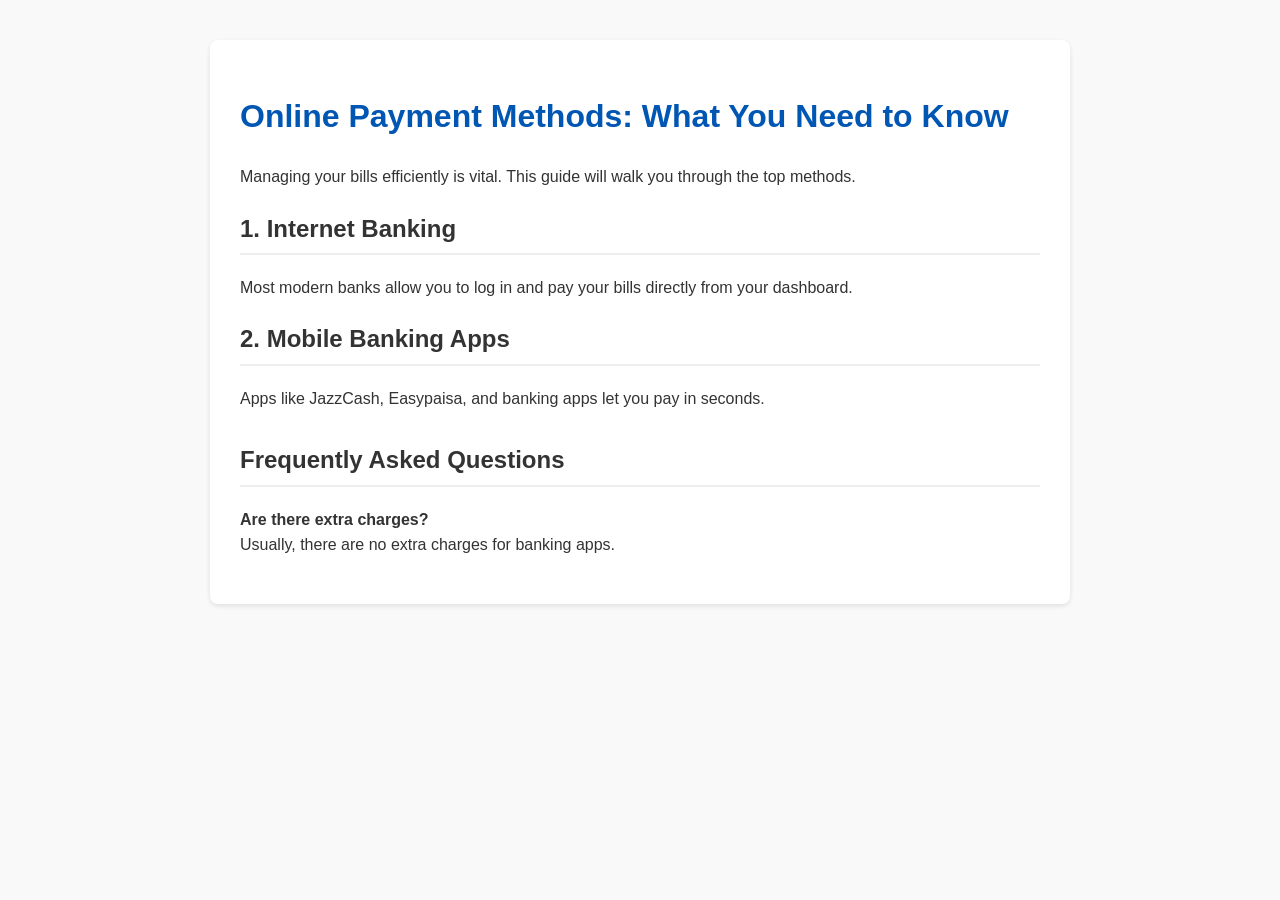
==== index.html @ 4d7bf443 "Rename lesco code.html to index.html" ====
<!DOCTYPE html>
<html lang="en">
<head>
    <meta charset="UTF-8">
    <meta name="viewport" content="width=device-width, initial-scale=1.0">
    <title>My Informational Blog</title>
    <style>
        body {
            font-family: Arial, sans-serif;
            line-height: 1.6;
            margin: 0;
            padding: 0;
            background-color: #f9f9f9;
            color: #333;
        }
        .container {
            max-width: 800px;
            margin: 40px auto;
            background: white;
            padding: 30px;
            border-radius: 8px;
            box-shadow: 0 2px 5px rgba(0,0,0,0.1);
        }
        h1 { color: #0056b3; }
        h2 { border-bottom: 2px solid #eee; padding-bottom: 5px; }
        .faq { margin-top: 30px; }
    </style>
</head>
<body>
    <div class="container">
        <h1>Online Payment Methods: What You Need to Know</h1>
        <p>Managing your bills efficiently is vital. This guide will walk you through the top methods.</p>
        
        <h2>1. Internet Banking</h2>
        <p>Most modern banks allow you to log in and pay your bills directly from your dashboard.</p>
        
        <h2>2. Mobile Banking Apps</h2>
        <p>Apps like JazzCash, Easypaisa, and banking apps let you pay in seconds.</p>

        <div class="faq">
            <h2>Frequently Asked Questions</h2>
            <p><strong>Are there extra charges?</strong><br> Usually, there are no extra charges for banking apps.</p>
        </div>
    </div>
</body>
</html>
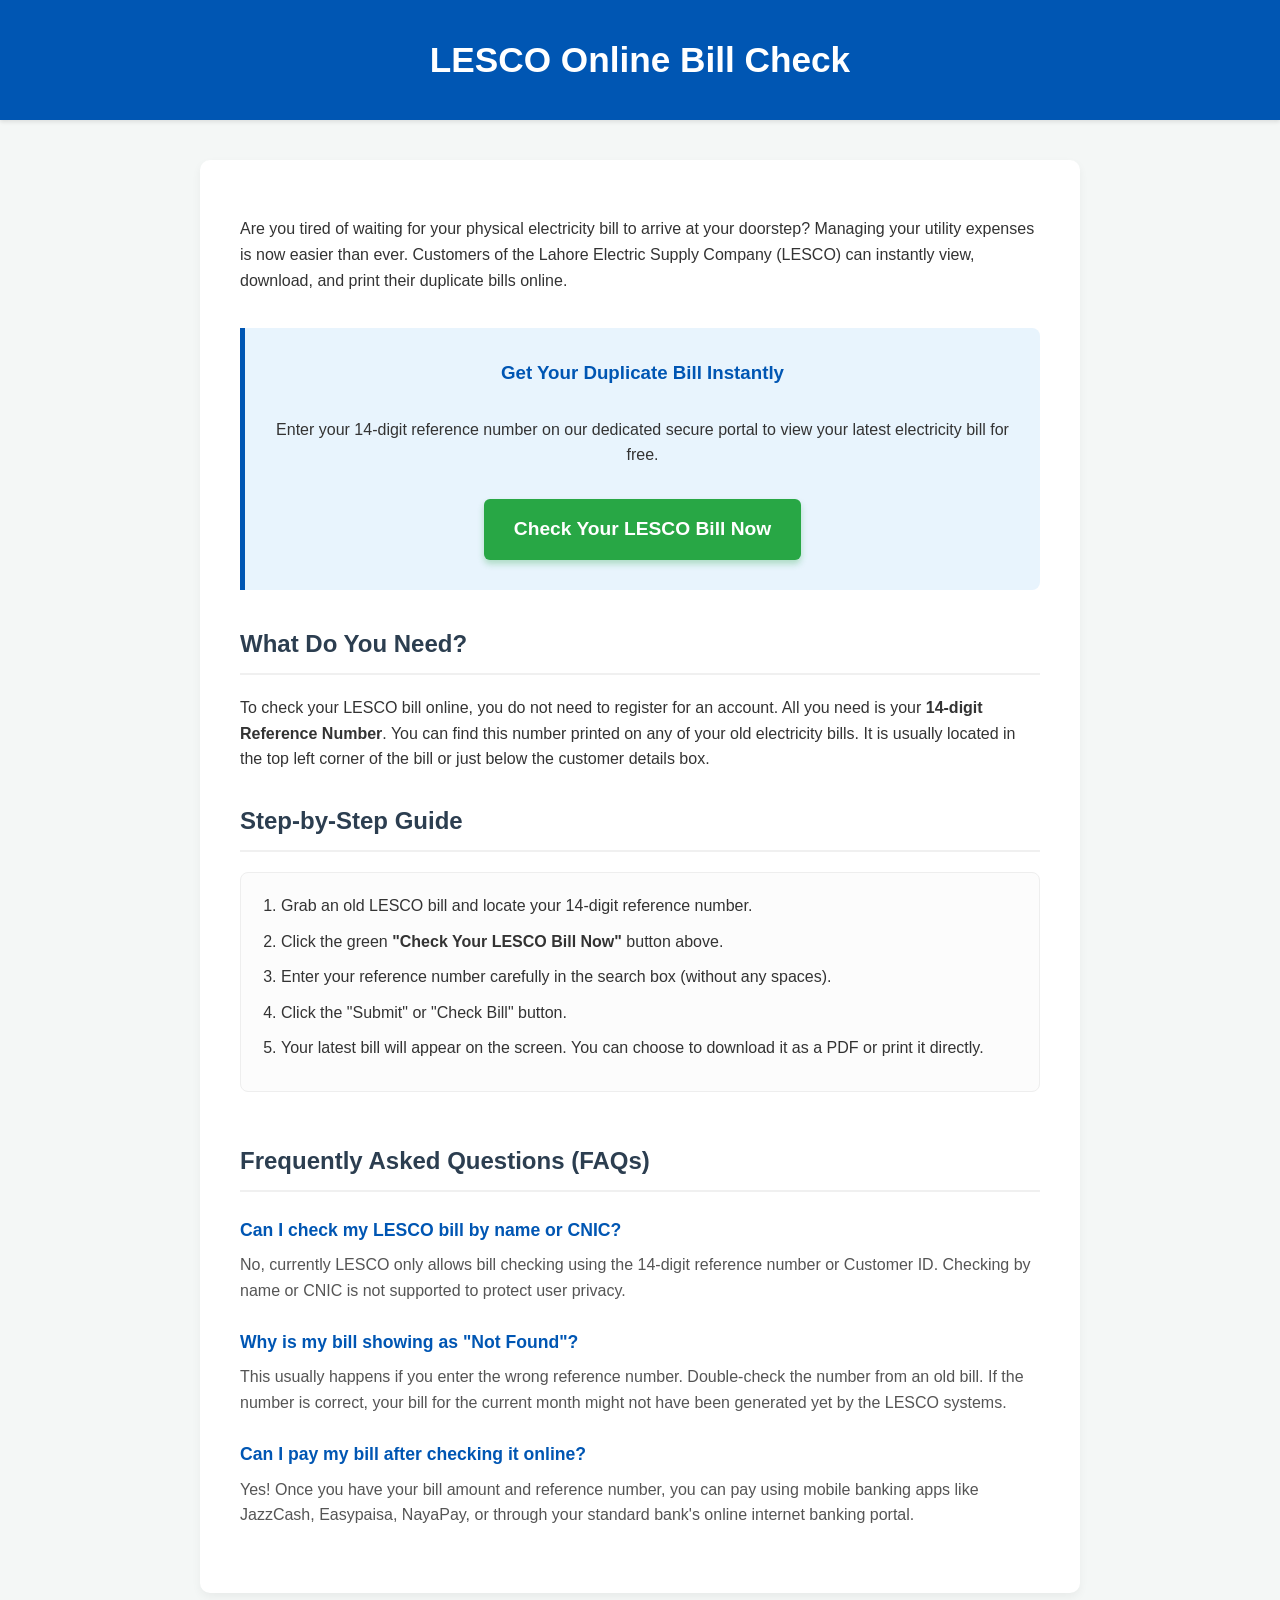
==== commit 28d9dfa7: "Update index.html" ====
--- a/index.html
+++ b/index.html
@@ -3,44 +3,147 @@
 <head>
     <meta charset="UTF-8">
     <meta name="viewport" content="width=device-width, initial-scale=1.0">
-    <title>My Informational Blog</title>
+    <meta name="description" content="Check your LESCO electricity bill online quickly and easily. View, download, and print your Lahore Electric Supply Company duplicate bill.">
+    <title>LESCO Bill Check Online - Quick & Easy</title>
     <style>
         body {
-            font-family: Arial, sans-serif;
+            font-family: 'Segoe UI', Tahoma, Geneva, Verdana, sans-serif;
             line-height: 1.6;
             margin: 0;
             padding: 0;
-            background-color: #f9f9f9;
+            background-color: #f4f7f6;
             color: #333;
+        }
+        header {
+            background-color: #0056b3;
+            color: white;
+            text-align: center;
+            padding: 2rem 0;
+            box-shadow: 0 2px 4px rgba(0,0,0,0.1);
+        }
+        header h1 {
+            margin: 0;
+            font-size: 2.2em;
         }
         .container {
             max-width: 800px;
             margin: 40px auto;
             background: white;
-            padding: 30px;
+            padding: 40px;
+            border-radius: 10px;
+            box-shadow: 0 4px 10px rgba(0,0,0,0.05);
+        }
+        h2, h3 {
+            color: #2c3e50;
+            border-bottom: 2px solid #f0f0f0;
+            padding-bottom: 10px;
+            margin-top: 30px;
+        }
+        .promo-box {
+            background-color: #e8f4fd;
+            border-left: 5px solid #0056b3;
+            padding: 30px 20px;
+            margin: 35px 0;
+            text-align: center;
+            border-radius: 0 8px 8px 0;
+        }
+        .promo-box h3 {
+            border: none;
+            margin-top: 0;
+            color: #0056b3;
+        }
+        .btn {
+            display: inline-block;
+            background-color: #28a745;
+            color: white;
+            padding: 15px 30px;
+            text-decoration: none;
+            font-weight: bold;
+            border-radius: 6px;
+            font-size: 1.2em;
+            margin-top: 15px;
+            transition: background-color 0.3s;
+            box-shadow: 0 4px 6px rgba(40, 167, 69, 0.3);
+        }
+        .btn:hover {
+            background-color: #218838;
+        }
+        ol {
+            background-color: #fcfcfc;
+            padding: 20px 20px 20px 40px;
             border-radius: 8px;
-            box-shadow: 0 2px 5px rgba(0,0,0,0.1);
+            border: 1px solid #eee;
         }
-        h1 { color: #0056b3; }
-        h2 { border-bottom: 2px solid #eee; padding-bottom: 5px; }
-        .faq { margin-top: 30px; }
+        ol li {
+            margin-bottom: 10px;
+        }
+        .faq {
+            margin-top: 50px;
+        }
+        .faq-item {
+            margin-bottom: 25px;
+        }
+        .faq-item h4 {
+            margin-bottom: 8px;
+            color: #0056b3;
+            font-size: 1.1em;
+        }
+        .faq-item p {
+            margin-top: 0;
+            color: #555;
+        }
     </style>
 </head>
 <body>
+
+    <header>
+        <h1>LESCO Online Bill Check</h1>
+    </header>
+
     <div class="container">
-        <h1>Online Payment Methods: What You Need to Know</h1>
-        <p>Managing your bills efficiently is vital. This guide will walk you through the top methods.</p>
-        
-        <h2>1. Internet Banking</h2>
-        <p>Most modern banks allow you to log in and pay your bills directly from your dashboard.</p>
-        
-        <h2>2. Mobile Banking Apps</h2>
-        <p>Apps like JazzCash, Easypaisa, and banking apps let you pay in seconds.</p>
+        <article>
+            <p>Are you tired of waiting for your physical electricity bill to arrive at your doorstep? Managing your utility expenses is now easier than ever. Customers of the Lahore Electric Supply Company (LESCO) can instantly view, download, and print their duplicate bills online.</p>
+            
+            <div class="promo-box">
+                <h3>Get Your Duplicate Bill Instantly</h3>
+                <p>Enter your 14-digit reference number on our dedicated secure portal to view your latest electricity bill for free.</p>
+                <!-- This is where your promo link is embedded -->
+                <a href="https://onlinebilllesco.pk/" class="btn" target="_blank" rel="noopener noreferrer">Check Your LESCO Bill Now</a>
+            </div>
 
-        <div class="faq">
-            <h2>Frequently Asked Questions</h2>
-            <p><strong>Are there extra charges?</strong><br> Usually, there are no extra charges for banking apps.</p>
-        </div>
+            <h2>What Do You Need?</h2>
+            <p>To check your LESCO bill online, you do not need to register for an account. All you need is your <strong>14-digit Reference Number</strong>. You can find this number printed on any of your old electricity bills. It is usually located in the top left corner of the bill or just below the customer details box.</p>
+
+            <h2>Step-by-Step Guide</h2>
+            <ol>
+                <li>Grab an old LESCO bill and locate your 14-digit reference number.</li>
+                <li>Click the green <strong>"Check Your LESCO Bill Now"</strong> button above.</li>
+                <li>Enter your reference number carefully in the search box (without any spaces).</li>
+                <li>Click the "Submit" or "Check Bill" button.</li>
+                <li>Your latest bill will appear on the screen. You can choose to download it as a PDF or print it directly.</li>
+            </ol>
+
+            <div class="faq">
+                <h2>Frequently Asked Questions (FAQs)</h2>
+                
+                <div class="faq-item">
+                    <h4>Can I check my LESCO bill by name or CNIC?</h4>
+                    <p>No, currently LESCO only allows bill checking using the 14-digit reference number or Customer ID. Checking by name or CNIC is not supported to protect user privacy.</p>
+                </div>
+
+                <div class="faq-item">
+                    <h4>Why is my bill showing as "Not Found"?</h4>
+                    <p>This usually happens if you enter the wrong reference number. Double-check the number from an old bill. If the number is correct, your bill for the current month might not have been generated yet by the LESCO systems.</p>
+                </div>
+
+                <div class="faq-item">
+                    <h4>Can I pay my bill after checking it online?</h4>
+                    <p>Yes! Once you have your bill amount and reference number, you can pay using mobile banking apps like JazzCash, Easypaisa, NayaPay, or through your standard bank's online internet banking portal.</p>
+                </div>
+            </div>
+
+        </article>
     </div>
+
 </body>
 </html>
